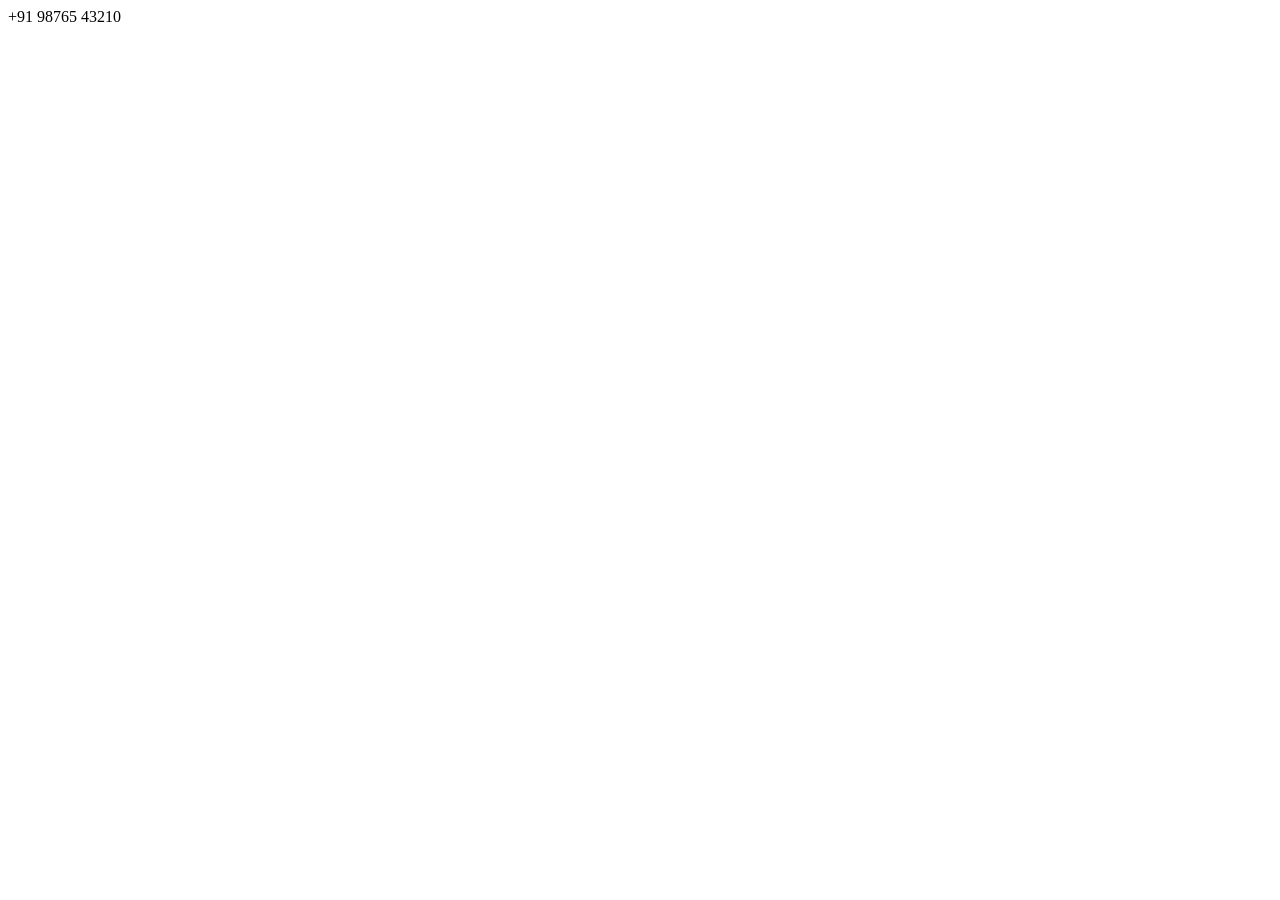
==== shops/shop1.html @ 521e0a91 "Add files via upload" ====
<!DOCTYPE html>
<html lang="en">
<head>
  <meta charset="UTF-8">
  <meta name="viewport" content="width=device-width, initial-scale=1.0">
  <meta name="theme-color" content="#5b0b13">
  <title>Jewellery Rate</title>
  <link rel="stylesheet" href="../css/style.css">
  <link rel="manifest" href="../manifest.json">
  <link rel="apple-touch-icon" href="../icons/icon-192.png">
</head>
<body data-shop-name="Royal Rathna Jewellers" data-location="Madurai, Tamil Nadu" data-tagline="Pure. Transparent. Trusted." data-logo="royal-rathna.png" data-phone="+91 98765 43210">
  <div class="app-shell">
    <header class="topbar">
      <a class="logo" href="../index.html" aria-label="Shop directory">
        <img class="shop-logo" data-shop-logo src="" alt="Jewellery shop logo">
        <span>
          <span class="logo-name" data-shop-name>Jewellers</span>
          <span class="logo-sub">JEWELLERS</span>
        </span>
      </a>
      <button class="menu" aria-label="Menu">☰</button>
    </header>

    <main>
      <section class="hero">
        <button class="install-pwa" data-install-pwa hidden>Install App</button>
        <p class="eyebrow">TODAY'S MARKET UPDATE</p>
        <h1><span>Gold</span> & Silver Rate</h1>
        <div class="ornament">◆ ─── ◇ ─── ◆</div>
        <p class="tagline" data-tagline>Pure. Transparent. Trusted.</p>
      </section>

      <section class="updated">
        <div class="updated-left">
          <div class="calendar">▣</div>
          <div>
            <div class="updated-label">UPDATED TODAY</div>
            <div class="updated-date" data-updated-date>18 August 2026</div>
            <div class="updated-time" data-updated-time>08:30 AM</div>
          </div>
        </div>
        <div class="live"><span class="live-dot"></span>LIVE<br>RATES</div>
      </section>

      <div class="rates-grid">
        <section class="section">
          <div class="section-heading">
            <div class="section-icon">◆</div>
            <div class="section-title">Gold</div>
            <div class="rule"></div>
          </div>
          <div id="gold-rates"></div>
        </section>

        <section class="section silver">
          <div class="section-heading">
            <div class="section-icon">◇</div>
            <div class="section-title">Silver</div>
            <div class="rule"></div>
          </div>
          <div id="silver-rates"></div>
        </section>
      </div>

      <section class="notify" aria-label="Notifications preview">
        <div class="bell">♧</div>
        <div>
          <h3>Never miss a rate update!</h3>
          <p>Notifications will be added in the next phase.</p>
        </div>
      </section>

      <section class="actions">
        <a class="action" href="#store">
          <span class="action-icon">⌂</span>
          <strong>Visit Store</strong>
          <small>Explore our collection</small>
        </a>
        <a class="action" data-phone href="#">
          <span class="action-icon">☎</span>
          <strong>Contact Us</strong>
          <small>Call the store</small>
        </a>
        <a class="action" href="#location">
          <span class="action-icon">●</span>
          <strong>Location</strong>
          <small data-address>Find us easily</small>
        </a>
      </section>

      <nav class="bottom-nav">
        <a class="nav-item active" href="#"><span class="nav-icon">⌂</span>Home</a>
        <a class="nav-item" href="#history"><span class="nav-icon">↗</span>Rates History</a>
        <a class="nav-item" href="#about"><span class="nav-icon">♙</span>About Us</a>
        <a class="nav-item" href="#more"><span class="nav-icon">•••</span>More</a>
      </nav>
    </main>

    <footer class="footer">
      <strong data-shop-name>Jewellers</strong>
      <p>Trusted jewellery rates for your daily purchase decisions.<br>
      <span data-location>Madurai, Tamil Nadu</span></p>
      <p>© 2026 <span data-shop-name>Jewellers</span>. All Rights Reserved.</p>
    </footer>
  </div>

  <script src="../js/rates.js"></script>
  <script src="../js/app.js"></script>
  <script src="../js/pwa.js"></script>
</body>
</html>
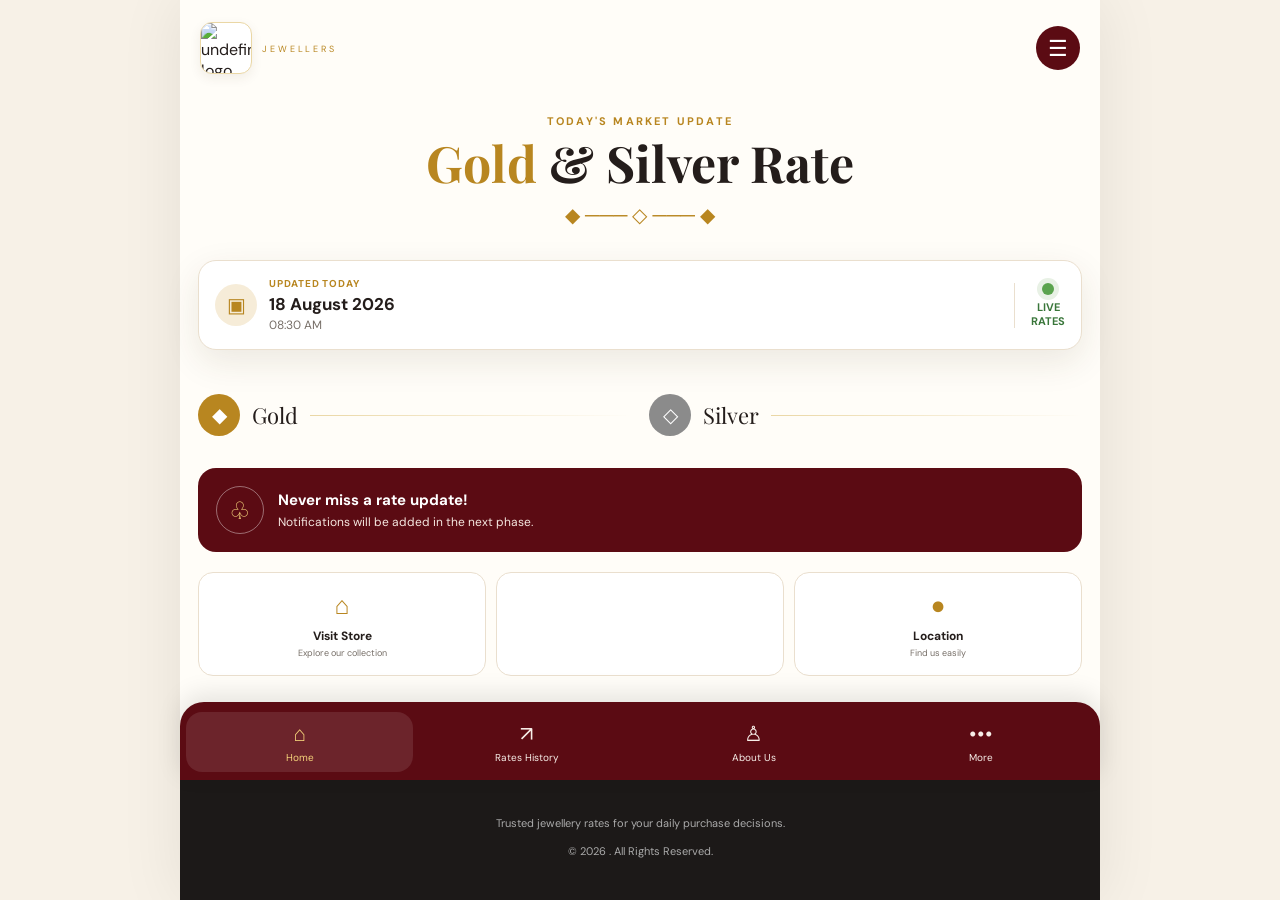
==== commit 53a09d83: "Add files via upload" ====
--- a/shops/shop1.html
+++ b/shops/shop1.html
@@ -9,7 +9,7 @@
   <link rel="manifest" href="../manifest.json">
   <link rel="apple-touch-icon" href="../icons/icon-192.png">
 </head>
-<body data-shop-name="Royal Rathna Jewellers" data-location="Madurai, Tamil Nadu" data-tagline="Pure. Transparent. Trusted." data-logo="royal-rathna.png" data-phone="+91 98765 43210">
+<body data-shop-title="Royal Rathna Jewellers" data-shop-location="Madurai, Tamil Nadu" data-shop-tagline="Pure. Transparent. Trusted." data-shop-logo="royal-rathna.png" data-shop-phone="+91 98765 43210">
   <div class="app-shell">
     <header class="topbar">
       <a class="logo" href="../index.html" aria-label="Shop directory">
--- a/css/style.css
+++ b/css/style.css
@@ -0,0 +1,116 @@
+@import url('https://fonts.googleapis.com/css2?family=DM+Sans:wght@400;500;600;700&family=Playfair+Display:wght@500;600&display=swap');
+
+:root {
+  --cream:#f7f1e7;
+  --paper:#fffdf8;
+  --gold:#b88620;
+  --gold-soft:#ead7a5;
+  --wine:#5b0b13;
+  --wine-2:#76141d;
+  --ink:#241d1b;
+  --muted:#776f68;
+  --line:#eadfce;
+  --green:#39763a;
+  --red:#a03b35;
+  --shadow:0 12px 35px rgba(72,48,22,.10);
+}
+
+*{box-sizing:border-box}
+html{scroll-behavior:smooth}
+body{margin:0;background:var(--cream);color:var(--ink);font-family:"DM Sans",Arial,sans-serif}
+a{text-decoration:none;color:inherit}
+button{font:inherit}
+
+.app-shell{min-height:100vh;max-width:560px;margin:auto;background:var(--paper);box-shadow:0 0 60px rgba(0,0,0,.08)}
+.topbar{display:flex;align-items:center;justify-content:space-between;padding:22px 20px 10px}
+.logo{display:flex;align-items:center;gap:10px}
+.logo-icon{font-size:34px;color:var(--gold);line-height:1}
+.logo-name{font-family:"Playfair Display",serif;font-size:18px;font-weight:600;letter-spacing:.04em}
+.logo-sub{display:block;font-size:9px;letter-spacing:.32em;color:var(--gold);margin-top:2px}
+.menu{width:44px;height:44px;border:0;border-radius:50%;background:var(--wine);color:white;font-size:22px}
+
+.hero{text-align:center;padding:30px 24px 20px}
+.eyebrow{margin:0 0 8px;color:var(--gold);font-size:11px;font-weight:700;letter-spacing:.2em}
+.hero h1{font-family:"Playfair Display",serif;font-size:39px;line-height:1.08;margin:0}
+.hero h1 span{color:var(--gold)}
+.tagline{color:var(--muted);margin:12px 0 0;font-size:14px}
+.ornament{color:var(--gold);font-size:20px;margin:12px 0}
+
+.updated{margin:0 18px 26px;padding:16px;border:1px solid var(--line);border-radius:18px;background:white;box-shadow:var(--shadow);display:flex;align-items:center;justify-content:space-between}
+.updated-left{display:flex;align-items:center;gap:12px}
+.calendar{width:42px;height:42px;border-radius:50%;display:grid;place-items:center;background:#f6ecd8;color:var(--gold);font-size:20px}
+.updated-label{font-size:10px;color:var(--gold);font-weight:700;letter-spacing:.08em}
+.updated-date{font-size:17px;font-weight:700;margin-top:3px}
+.updated-time{font-size:12px;color:var(--muted);margin-top:2px}
+.live{border-left:1px solid var(--line);padding-left:16px;color:var(--green);font-size:11px;font-weight:700;text-align:center}
+.live-dot{display:block;margin:auto auto 5px;width:12px;height:12px;border-radius:50%;background:#5aa34e;box-shadow:0 0 0 5px #e8f1e5}
+
+.section{padding:0 18px 8px}
+.section-heading{display:flex;align-items:center;gap:12px;margin:18px 0 12px}
+.section-icon{width:42px;height:42px;border-radius:50%;display:grid;place-items:center;background:var(--gold);color:white;font-size:20px}
+.section.silver .section-icon{background:#8b8b8b}
+.section-title{font-family:"Playfair Display",serif;font-size:22px}
+.rule{height:1px;background:linear-gradient(90deg,var(--gold-soft),transparent);flex:1}
+
+.rate-card{display:grid;grid-template-columns:1fr auto auto;gap:12px;align-items:center;padding:17px 14px;border:1px solid var(--gold-soft);border-radius:16px;background:#fffdfa;margin-bottom:10px;box-shadow:0 5px 18px rgba(83,54,18,.06)}
+.rate-name{font-family:"Playfair Display",serif;font-size:18px;font-weight:600}
+.rate-meta{font-size:11px;color:var(--muted);margin-top:3px}
+.unit{display:inline-block;margin-top:7px;padding:4px 8px;border-radius:8px;background:#f4e8ce;font-size:10px}
+.price{text-align:right}
+.price-value{font-size:28px;font-weight:700;white-space:nowrap}
+.price-unit{font-size:11px;color:var(--muted)}
+.change{min-width:74px;padding:9px 8px;border-radius:12px;background:#f1f5ea;text-align:center;color:var(--green);font-size:12px;font-weight:700}
+.change.down{background:#faeceb;color:var(--red)}
+.change-arrow{display:block;font-size:16px;margin-bottom:2px}
+
+.notify{margin:18px;padding:18px;border-radius:18px;background:var(--wine);color:white;display:flex;align-items:center;gap:14px}
+.bell{width:48px;height:48px;border:1px solid rgba(255,255,255,.4);border-radius:50%;display:grid;place-items:center;font-size:24px;color:#f3d17a;flex:none}
+.notify h3{margin:0;font-size:15px}
+.notify p{margin:4px 0 0;color:#f5e7e0;font-size:12px;line-height:1.4}
+.notify button{margin-left:auto;border:0;background:#f0ca69;color:#38100f;padding:10px 13px;border-radius:10px;font-weight:700;font-size:11px;white-space:nowrap}
+
+.actions{display:grid;grid-template-columns:repeat(3,1fr);gap:10px;padding:0 18px 18px}
+.action{padding:16px 8px;border:1px solid var(--line);border-radius:15px;background:white;text-align:center}
+.action-icon{font-size:25px;color:var(--gold);display:block;margin-bottom:6px}
+.action strong{font-size:12px;display:block}
+.action small{display:block;color:var(--muted);font-size:9px;margin-top:3px}
+
+.bottom-nav{position:sticky;bottom:0;display:grid;grid-template-columns:repeat(4,1fr);background:var(--wine);color:white;border-radius:24px 24px 0 0;padding:10px 6px 8px;margin-top:8px;box-shadow:0 -8px 25px rgba(0,0,0,.10)}
+.nav-item{text-align:center;padding:8px 4px;border-radius:16px;font-size:10px;color:#f7eee8}
+.nav-item.active{background:rgba(255,255,255,.10);color:#f4d27a}
+.nav-icon{font-size:21px;display:block;margin-bottom:3px}
+
+.footer{background:#1c1918;color:#ddd;padding:24px 20px 30px;text-align:center;font-size:11px}
+.footer strong{color:#f2d07a;font-family:"Playfair Display",serif;font-size:16px}
+.footer p{color:#aaa;line-height:1.5}
+
+.directory-page{min-height:100vh;display:grid;place-items:center;padding:25px}
+.directory{width:min(560px,100%);padding:30px}
+.brand-mark{text-align:center;font-size:44px;color:var(--gold)}
+.directory .eyebrow{text-align:center}
+.directory h1{text-align:center;font:600 42px "Playfair Display",serif;margin:0}
+.intro{text-align:center;color:var(--muted)}
+.shop-list{display:grid;gap:12px;margin-top:28px}
+.shop-link{display:flex;align-items:center;justify-content:space-between;background:white;border:1px solid var(--line);border-radius:17px;padding:18px 20px;box-shadow:var(--shadow)}
+.shop-link strong{display:block;font-family:"Playfair Display",serif;font-size:18px}
+.shop-link small{display:block;color:var(--muted);margin-top:4px}
+.arrow{font-size:24px;color:var(--gold)}
+
+@media(min-width:800px){
+  .app-shell{max-width:920px}
+  .hero h1{font-size:50px}
+  .rates-grid{display:grid;grid-template-columns:1fr 1fr;gap:18px;padding:0 18px}
+  .rates-grid .section{padding:0}
+  .notify{margin:20px 18px}
+}
+@media(max-width:390px){
+  .hero h1{font-size:34px}
+  .rate-card{grid-template-columns:1fr auto;gap:8px}
+  .change{grid-column:2;grid-row:1 / span 2}
+  .price{grid-column:1;grid-row:2;text-align:left}
+}
+
+.install-pwa{border:1px solid var(--gold);background:#f5e4bd;color:var(--wine);border-radius:999px;padding:10px 18px;font-weight:700;font-size:12px;cursor:pointer;margin:0 auto 12px}
+.install-pwa[hidden]{display:none}
+
+.shop-logo{width:52px;height:52px;border-radius:12px;object-fit:cover;border:1px solid var(--gold-soft);background:white;box-shadow:0 4px 12px rgba(80,50,20,.08)}
